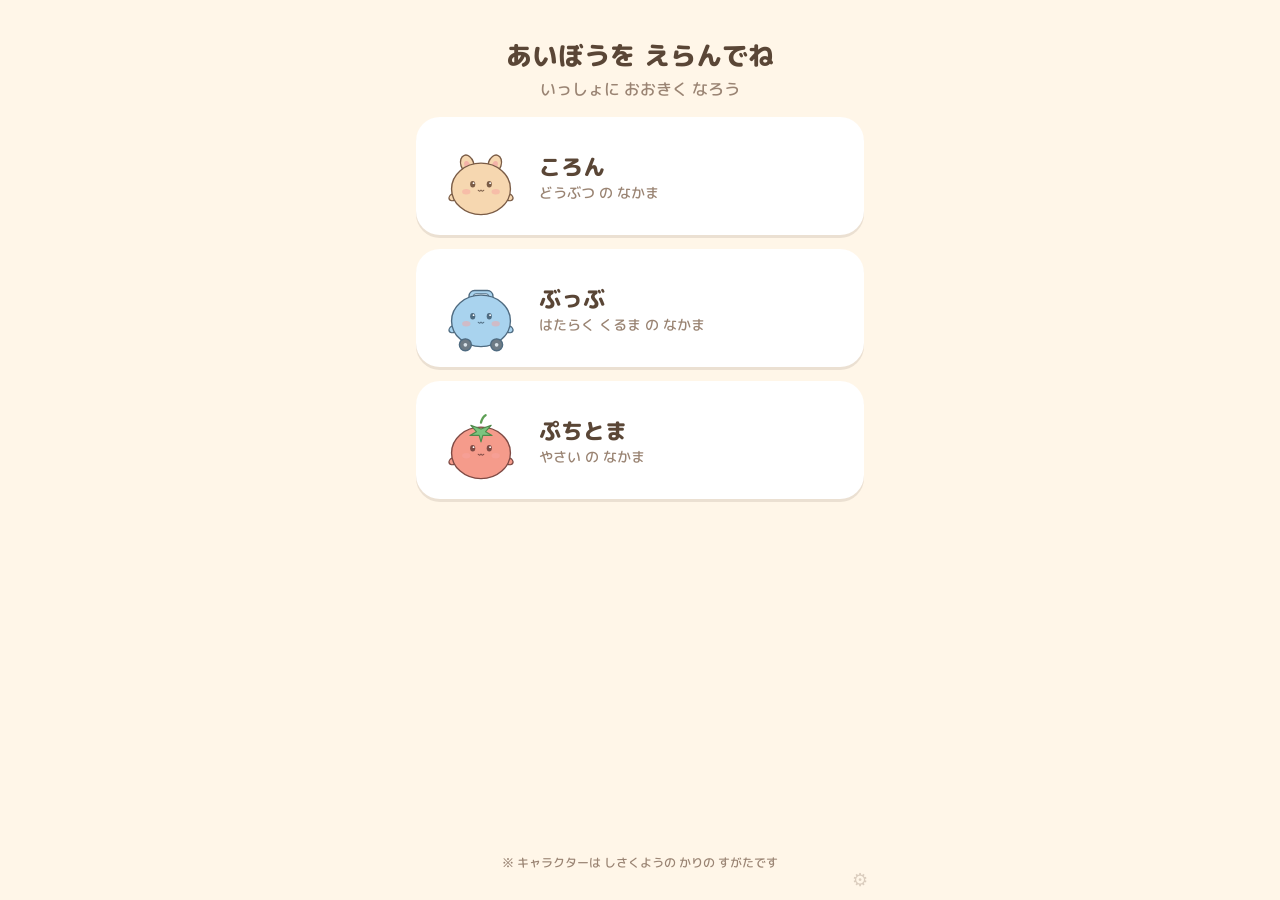
==== kids-app/index.html @ 25ae577f "幼児向け学習アプリの試作（あいぼう＋せんかき）を追加 - 仮キャラ3体の選択、タップ・なでる反応 - 水・ごはんのドラッグ＆ドロップで10段階成長、ずかん登録 - ●から★への運筆練習8問、道をはずれ" ====
<!DOCTYPE html>
<html lang="ja">
<head>
  <meta charset="UTF-8">
  <!-- user-scalable=no：子どもが2本指で触っても画面が拡大しないようにする -->
  <meta name="viewport" content="width=device-width, initial-scale=1, maximum-scale=1, user-scalable=no, viewport-fit=cover">
  <meta name="theme-color" content="#FFF6E8">
  <meta name="apple-mobile-web-app-capable" content="yes">
  <meta name="apple-mobile-web-app-title" content="あいぼう">
  <title>あいぼうと せんかき（試作版）</title>
  <link rel="manifest" href="manifest.webmanifest">
  <link rel="icon" href="icon.svg" type="image/svg+xml">
  <link rel="apple-touch-icon" href="icon-180.png">
  <link rel="preconnect" href="https://fonts.googleapis.com">
  <link rel="preconnect" href="https://fonts.gstatic.com" crossorigin>
  <link href="https://fonts.googleapis.com/css2?family=M+PLUS+Rounded+1c:wght@500;800&display=swap" rel="stylesheet">
  <link rel="stylesheet" href="style.css">
</head>
<body>
  <div id="app">

    <!-- ① あいぼうをえらぶ画面 -->
    <section id="screen-select" class="screen">
      <h1 class="title">あいぼうを えらんでね</h1>
      <p class="sub">いっしょに おおきく なろう</p>
      <div id="select-list" class="select-list"></div>
      <p class="note">※ キャラクターは しさくようの かりの すがたです</p>
    </section>

    <!-- ② ホーム（あいぼうのお世話） -->
    <section id="screen-home" class="screen">
      <header class="topbar">
        <div class="stage-box">
          <span id="stage-label" class="stage-label">1</span>
          <div class="gauge"><div id="gauge-fill" class="gauge-fill"></div></div>
        </div>
        <button id="btn-sound" class="icon-btn" aria-label="おと">🔊</button>
      </header>

      <div id="pet-area" class="pet-area">
        <div id="bubble" class="bubble"></div>
        <div id="pet" class="pet"></div>
        <div id="effects" class="effects"></div>
      </div>

      <div class="tray">
        <div class="tray-item" data-item="water">
          <div class="tray-icon" id="icon-water"></div>
          <span class="tray-count" id="count-water">0</span>
        </div>
        <div class="tray-item" data-item="food">
          <div class="tray-icon" id="icon-food"></div>
          <span class="tray-count" id="count-food">0</span>
        </div>
        <button id="btn-study" class="big-btn">せんかき</button>
      </div>
      <div id="drag-hint" class="drag-hint hidden">👆 ひっぱって あげてね</div>
    </section>

    <!-- ③ せんかき（運筆）画面 -->
    <section id="screen-trace" class="screen">
      <header class="topbar">
        <button id="btn-back" class="icon-btn" aria-label="もどる">←</button>
        <span id="level-label" class="level-label"></span>
        <div id="mini-pet" class="mini-pet"></div>
      </header>
      <div id="trace-bubble" class="bubble trace-bubble"></div>
      <svg id="trace-svg" class="trace-svg" viewBox="0 0 360 480"></svg>
    </section>

    <!-- ④ ごほうび・成長などのお知らせ -->
    <div id="modal" class="modal hidden">
      <div class="modal-card">
        <div id="modal-art" class="modal-art"></div>
        <p id="modal-text" class="modal-text"></p>
        <button id="modal-btn" class="big-btn"></button>
      </div>
    </div>

    <!-- 保護者向け：長押しでリセット -->
    <button id="btn-reset" class="reset-btn" aria-label="保護者メニュー">⚙︎</button>
  </div>

  <script src="characters.js"></script>
  <script src="levels.js"></script>
  <script src="app.js"></script>
</body>
</html>
---- kids-app/style.css ----
/* =========================================================
   あいぼうと せんかき（試作版）スタイル
   - スマホ縦画面を基準に作っています
   - 色はやさしい暖色。本デザイン確定後に差し替え予定
   ========================================================= */
:root {
  --bg: #FFF6E8;
  --ink: #5A4636;
  --ink-soft: #9A8473;
  --accent: #FF9F6B;
  --accent-dark: #E9824C;
  --road: #F3E2C9;
  --road-done: #FFD27A;
  --good: #7CC47F;
  --card: #FFFFFF;
}

* { box-sizing: border-box; -webkit-tap-highlight-color: transparent; }

html, body {
  margin: 0;
  height: 100%;
  background: var(--bg);
  color: var(--ink);
  font-family: "M PLUS Rounded 1c", "Hiragino Maru Gothic ProN", "Hiragino Sans", sans-serif;
  font-weight: 500;
  /* 長押しでの文字選択・メニュー表示・引っぱって更新を防ぐ */
  -webkit-user-select: none;
  user-select: none;
  -webkit-touch-callout: none;
  overscroll-behavior: none;
  overflow: hidden;
}

#app {
  position: relative;
  max-width: 480px;
  height: 100%;
  margin: 0 auto;
}

.screen {
  position: absolute;
  inset: 0;
  display: none;
  flex-direction: column;
  padding: max(12px, env(safe-area-inset-top)) 16px max(16px, env(safe-area-inset-bottom));
}
.screen.active { display: flex; }

.hidden { display: none !important; }

/* ---------- 共通パーツ ---------- */
.title { font-size: 26px; font-weight: 800; text-align: center; margin: 24px 0 4px; }
.sub { text-align: center; margin: 0 0 16px; color: var(--ink-soft); }
.note { text-align: center; font-size: 12px; color: var(--ink-soft); margin-top: auto; }

.big-btn {
  font: inherit;
  font-size: 22px;
  font-weight: 800;
  color: #fff;
  background: var(--accent);
  border: none;
  border-radius: 999px;
  padding: 14px 28px;
  min-height: 64px;
  box-shadow: 0 5px 0 var(--accent-dark);
  touch-action: manipulation;
}
.big-btn:active { transform: translateY(4px); box-shadow: 0 1px 0 var(--accent-dark); }

.icon-btn {
  font-size: 24px;
  width: 52px; height: 52px;
  border-radius: 50%;
  border: none;
  background: var(--card);
  color: var(--ink);
  box-shadow: 0 2px 0 rgba(90, 70, 54, .15);
  touch-action: manipulation;
}

.topbar { display: flex; align-items: center; gap: 12px; min-height: 56px; }

/* ---------- あいぼう選択 ---------- */
.select-list { display: flex; flex-direction: column; gap: 14px; }
.select-card {
  display: flex; align-items: center; gap: 12px;
  background: var(--card);
  border-radius: 24px;
  padding: 10px 16px;
  border: 3px solid transparent;
  box-shadow: 0 3px 0 rgba(90, 70, 54, .12);
  font: inherit; color: inherit; text-align: left;
}
.select-card:active { border-color: var(--accent); }
.select-card .pet-thumb { width: 92px; height: 92px; flex: none; }
.select-card .name { font-size: 22px; font-weight: 800; }
.select-card .desc { font-size: 14px; color: var(--ink-soft); }
.select-card .done-badge { margin-left: auto; font-size: 13px; color: var(--accent-dark); }

/* ---------- ホーム ---------- */
.stage-box { flex: 1; display: flex; align-items: center; gap: 10px; }
.stage-label {
  font-size: 20px; font-weight: 800;
  background: var(--card); border-radius: 999px;
  min-width: 52px; height: 52px; display: grid; place-items: center;
}
.stage-label::after { content: "だん"; font-size: 11px; margin-left: 1px; }
.gauge { flex: 1; height: 18px; background: #F1E3CF; border-radius: 999px; overflow: hidden; }
.gauge-fill { height: 100%; width: 0; background: linear-gradient(90deg, #FFC98B, var(--accent)); border-radius: 999px; transition: width .6s; }

.pet-area { position: relative; flex: 1; display: grid; place-items: center; touch-action: none; }
.pet { width: min(78vw, 340px); aspect-ratio: 1; touch-action: none; }
.pet svg { width: 100%; height: 100%; overflow: visible; }
.effects { position: absolute; inset: 0; pointer-events: none; }

.bubble {
  position: absolute; top: 4px; left: 50%;
  transform: translateX(-50%) scale(.9);
  background: var(--card);
  padding: 10px 18px;
  border-radius: 20px;
  font-size: 18px; font-weight: 800;
  white-space: nowrap;
  opacity: 0;
  transition: opacity .2s, transform .2s;
  box-shadow: 0 3px 0 rgba(90, 70, 54, .12);
  z-index: 5;
  pointer-events: none;
}
.bubble.show { opacity: 1; transform: translateX(-50%) scale(1); }

.tray { display: flex; align-items: center; gap: 12px; }
.tray-item {
  position: relative;
  width: 76px; height: 76px;
  background: var(--card);
  border-radius: 22px;
  display: grid; place-items: center;
  box-shadow: 0 3px 0 rgba(90, 70, 54, .12);
  touch-action: none;
}
.tray-item.empty { opacity: .4; }
.tray-icon { width: 48px; height: 48px; pointer-events: none; }
.tray-count {
  position: absolute; right: -6px; top: -6px;
  background: var(--accent); color: #fff;
  font-weight: 800; font-size: 15px;
  min-width: 28px; height: 28px; border-radius: 999px;
  display: grid; place-items: center; padding: 0 6px;
}
.tray .big-btn { flex: 1; }

.drag-hint {
  position: absolute; left: 16px; bottom: 108px;
  background: var(--ink); color: #fff;
  padding: 6px 12px; border-radius: 12px; font-size: 14px;
  animation: hint 1.2s ease-in-out infinite;
}
@keyframes hint { 50% { transform: translateY(-6px); } }

/* ドラッグ中に指についてくるアイテム */
.dragging {
  position: fixed; width: 64px; height: 64px;
  pointer-events: none; z-index: 50;
  transform: translate(-50%, -70%) scale(1.15);
  filter: drop-shadow(0 6px 4px rgba(0,0,0,.15));
}

/* ---------- あいぼうの動き ---------- */
.pet .body-group { transform-origin: 100px 180px; animation: breathe 3.2s ease-in-out infinite; }
@keyframes breathe { 50% { transform: scale(1.025, .975); } }

.pet.bounce .body-group { animation: bounce .55s ease-out; }
@keyframes bounce {
  0% { transform: scale(1, 1); }
  25% { transform: scale(1.12, .85); }
  50% { transform: translateY(-26px) scale(.94, 1.08); }
  75% { transform: scale(1.05, .95); }
  100% { transform: scale(1, 1); }
}
.pet.pet-happy .body-group { animation: wiggle .5s ease-in-out infinite; }
@keyframes wiggle { 25% { transform: rotate(-4deg) scale(1.03, .97); } 75% { transform: rotate(4deg) scale(1.03, .97); } }

.pet.eating .body-group { animation: munch .3s ease-in-out 4; }
@keyframes munch { 50% { transform: scale(1.06, .92); } }

.pet.grow .body-group { animation: grow 1.2s ease-in-out; }
@keyframes grow {
  0% { transform: scale(1); } 30% { transform: scale(.8, 1.15); }
  60% { transform: scale(1.25); } 100% { transform: scale(1); }
}

/* 目と口の切り替え（ふだん／うれしい／たべる） */
.eyes-happy, .mouth-open { display: none; }
.pet.pet-happy .eyes-normal, .pet.eating .eyes-normal, .pet.grow .eyes-normal { display: none; }
.pet.pet-happy .eyes-happy, .pet.eating .eyes-happy, .pet.grow .eyes-happy { display: inline; }
.pet.eating .mouth-normal { display: none; }
.pet.eating .mouth-open { display: inline; }
.pet .eyes-normal { animation: blink 4.5s infinite; transform-origin: 100px 112px; }
@keyframes blink { 0%, 95%, 100% { transform: scaleY(1); } 97% { transform: scaleY(.1); } }

.pet .arm-l { transform-origin: 46px 140px; }
.pet .arm-r { transform-origin: 154px 140px; }
.pet.pet-happy .arm-l, .pet.bounce .arm-l { animation: wave-l .4s ease-in-out infinite; }
.pet.pet-happy .arm-r, .pet.bounce .arm-r { animation: wave-r .4s ease-in-out infinite; }
@keyframes wave-l { 50% { transform: rotate(-22deg); } }
@keyframes wave-r { 50% { transform: rotate(22deg); } }

/* ハートやきらきら */
.fx {
  position: absolute; font-size: 28px;
  animation: float-up 1s ease-out forwards;
}
@keyframes float-up {
  0% { opacity: 0; transform: translate(-50%, 0) scale(.5); }
  20% { opacity: 1; transform: translate(-50%, -10px) scale(1.1); }
  100% { opacity: 0; transform: translate(-50%, -90px) scale(1); }
}

/* ---------- せんかき ---------- */
.level-label { flex: 1; text-align: center; font-size: 20px; font-weight: 800; }
.mini-pet { width: 56px; height: 56px; }
.mini-pet svg { width: 100%; height: 100%; overflow: visible; }
.mini-pet.bounce .body-group { animation: bounce .55s ease-out; transform-origin: 100px 180px; }
.trace-bubble { top: 76px; }
.trace-svg { flex: 1; width: 100%; touch-action: none; }

/* ---------- モーダル ---------- */
.modal {
  position: absolute; inset: 0;
  background: rgba(90, 70, 54, .35);
  display: grid; place-items: center;
  padding: 16px;
  z-index: 40;
}
.modal-card {
  background: var(--card);
  border-radius: 28px;
  padding: 24px 20px;
  width: 100%;
  max-width: 360px;
  text-align: center;
  animation: pop .35s ease-out;
}
@keyframes pop { 0% { transform: scale(.7); opacity: 0; } 100% { transform: scale(1); opacity: 1; } }
.modal-art { display: flex; justify-content: center; gap: 12px; min-height: 80px; }
.modal-art svg { width: 80px; height: 80px; }
.modal-art .big-pet { width: 200px; height: 200px; }
.modal-art .big-pet svg { width: 100%; height: 100%; }
.modal-text { font-size: 20px; font-weight: 800; line-height: 1.5; margin: 12px 0 18px; }

.reset-btn {
  position: absolute; right: 4px; bottom: 4px;
  width: 32px; height: 32px;
  border: none; background: transparent;
  color: var(--ink-soft); opacity: .35; font-size: 18px;
}
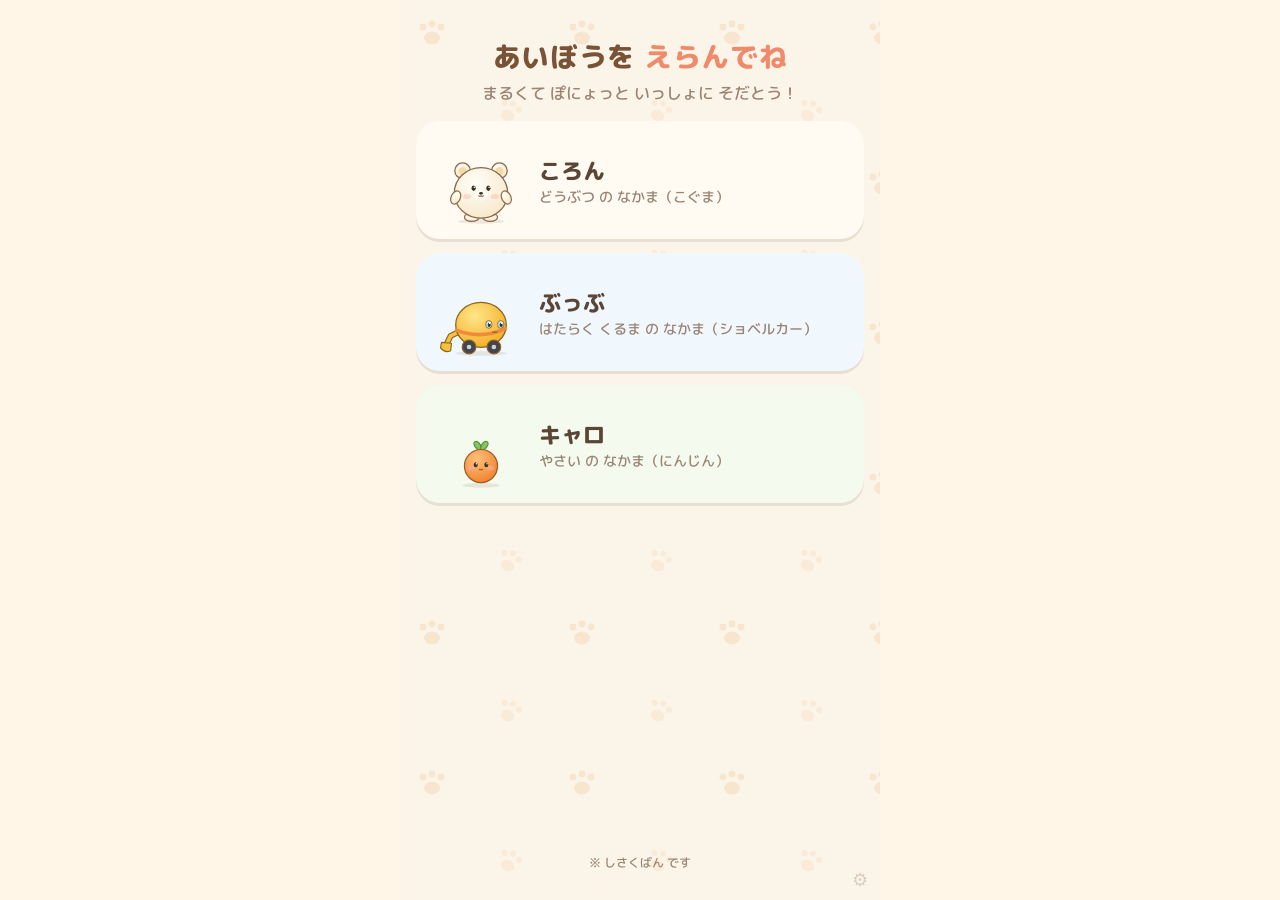
==== commit 93c9c94a: "キャラクターと世界観を資料「ゆるキャラ進化図鑑」に合わせる - こぐま・ショベルカー・にんじんの3体を10段階の進化どおりにSVGで再現 - 種類ごとの背景（肉球／空と砂地／芽と畑）と地面、しっぽ付き" ====
--- a/kids-app/index.html
+++ b/kids-app/index.html
@@ -21,10 +21,10 @@
 
     <!-- ① あいぼうをえらぶ画面 -->
     <section id="screen-select" class="screen">
-      <h1 class="title">あいぼうを えらんでね</h1>
-      <p class="sub">いっしょに おおきく なろう</p>
+      <h1 class="title"><span class="t1">あいぼうを</span> <span class="t2">えらんでね</span></h1>
+      <p class="sub">まるくて ぽにょっと いっしょに そだとう！</p>
       <div id="select-list" class="select-list"></div>
-      <p class="note">※ キャラクターは しさくようの かりの すがたです</p>
+      <p class="note">※ しさくばん です</p>
     </section>
 
     <!-- ② ホーム（あいぼうのお世話） -->
@@ -34,10 +34,12 @@
           <span id="stage-label" class="stage-label">1</span>
           <div class="gauge"><div id="gauge-fill" class="gauge-fill"></div></div>
         </div>
+        <button id="btn-zukan" class="icon-btn" aria-label="ずかん">📖</button>
         <button id="btn-sound" class="icon-btn" aria-label="おと">🔊</button>
       </header>
 
       <div id="pet-area" class="pet-area">
+        <div class="ground"></div>
         <div id="bubble" class="bubble"></div>
         <div id="pet" class="pet"></div>
         <div id="effects" class="effects"></div>
@@ -68,7 +70,18 @@
       <svg id="trace-svg" class="trace-svg" viewBox="0 0 360 480"></svg>
     </section>
 
-    <!-- ④ ごほうび・成長などのお知らせ -->
+    <!-- ④ しんか ずかん -->
+    <section id="screen-zukan" class="screen">
+      <header class="topbar">
+        <button id="btn-zukan-back" class="icon-btn" aria-label="もどる">←</button>
+        <span id="zukan-title" class="level-label"></span>
+        <span class="topbar-spacer"></span>
+      </header>
+      <p id="zukan-catch" class="sub"></p>
+      <div id="zukan-grid" class="zukan-grid"></div>
+    </section>
+
+    <!-- ⑤ ごほうび・成長などのお知らせ -->
     <div id="modal" class="modal hidden">
       <div class="modal-card">
         <div id="modal-art" class="modal-art"></div>
--- a/kids-app/style.css
+++ b/kids-app/style.css
@@ -1,7 +1,8 @@
 /* =========================================================
    あいぼうと せんかき（試作版）スタイル
    - スマホ縦画面を基準に作っています
-   - 色はやさしい暖色。本デザイン確定後に差し替え予定
+   - 世界観は添付資料「ゆるキャラ進化図鑑」に合わせています
+     （どうぶつ＝クリーム色と肉球、くるま＝空と雲と砂地、やさい＝ミント色と芽）
    ========================================================= */
 :root {
   --bg: #FFF6E8;
@@ -34,6 +35,7 @@
 
 #app {
   position: relative;
+  background-color: #FBF5E9;
   max-width: 480px;
   height: 100%;
   margin: 0 auto;
@@ -51,7 +53,10 @@
 .hidden { display: none !important; }
 
 /* ---------- 共通パーツ ---------- */
-.title { font-size: 26px; font-weight: 800; text-align: center; margin: 24px 0 4px; }
+.title { font-size: 28px; font-weight: 800; text-align: center; margin: 24px 0 4px; letter-spacing: .02em; }
+.title .t1 { color: #7A5236; }
+.title .t2 { color: #EF8B6A; }
+.topbar-spacer { width: 52px; }
 .sub { text-align: center; margin: 0 0 16px; color: var(--ink-soft); }
 .note { text-align: center; font-size: 12px; color: var(--ink-soft); margin-top: auto; }
 
@@ -111,7 +116,13 @@
 .gauge { flex: 1; height: 18px; background: #F1E3CF; border-radius: 999px; overflow: hidden; }
 .gauge-fill { height: 100%; width: 0; background: linear-gradient(90deg, #FFC98B, var(--accent)); border-radius: 999px; transition: width .6s; }
 
-.pet-area { position: relative; flex: 1; display: grid; place-items: center; touch-action: none; }
+.pet-area { position: relative; flex: 1; display: grid; place-items: end center; padding-bottom: 18px; touch-action: none; }
+.ground {
+  position: absolute; left: -16px; right: -16px; bottom: 0; height: 64px;
+  border-radius: 50% 50% 0 0 / 22px 22px 0 0;
+  background: #F3E6CF;
+}
+.pet { position: relative; }
 .pet { width: min(78vw, 340px); aspect-ratio: 1; touch-action: none; }
 .pet svg { width: 100%; height: 100%; overflow: visible; }
 .effects { position: absolute; inset: 0; pointer-events: none; }
@@ -122,8 +133,12 @@
   background: var(--card);
   padding: 10px 18px;
   border-radius: 20px;
-  font-size: 18px; font-weight: 800;
-  white-space: nowrap;
+  font-size: 17px; font-weight: 800;
+  line-height: 1.45;
+  text-align: center;
+  width: max-content;
+  max-width: 88%;
+  border: 2px solid #EADBC6;
   opacity: 0;
   transition: opacity .2s, transform .2s;
   box-shadow: 0 3px 0 rgba(90, 70, 54, .12);
@@ -131,6 +146,12 @@
   pointer-events: none;
 }
 .bubble.show { opacity: 1; transform: translateX(-50%) scale(1); }
+.bubble::after {
+  content: ""; position: absolute; left: 50%; bottom: -9px;
+  width: 14px; height: 14px; background: var(--card);
+  border-right: 2px solid #EADBC6; border-bottom: 2px solid #EADBC6;
+  transform: translateX(-50%) rotate(45deg);
+}
 
 .tray { display: flex; align-items: center; gap: 12px; }
 .tray-item {
@@ -202,8 +223,7 @@
 .pet .eyes-normal { animation: blink 4.5s infinite; transform-origin: 100px 112px; }
 @keyframes blink { 0%, 95%, 100% { transform: scaleY(1); } 97% { transform: scaleY(.1); } }
 
-.pet .arm-l { transform-origin: 46px 140px; }
-.pet .arm-r { transform-origin: 154px 140px; }
+.pet .arm-l, .pet .arm-r { transform-box: fill-box; transform-origin: 50% 20%; }
 .pet.pet-happy .arm-l, .pet.bounce .arm-l { animation: wave-l .4s ease-in-out infinite; }
 .pet.pet-happy .arm-r, .pet.bounce .arm-r { animation: wave-r .4s ease-in-out infinite; }
 @keyframes wave-l { 50% { transform: rotate(-22deg); } }
@@ -258,3 +278,56 @@
   border: none; background: transparent;
   color: var(--ink-soft); opacity: .35; font-size: 18px;
 }
+
+/* ---------- 世界観（テーマ）---------- */
+/* どうぶつ：クリーム色の紙に、うすい肉球もよう */
+#app.theme-animal, #app.theme-select {
+  background-color: #FBF5E9;
+  background-image: url("data:image/svg+xml,%3Csvg xmlns='http://www.w3.org/2000/svg' width='150' height='150'%3E%3Cg fill='%23F2C9A0' opacity='.38'%3E%3Cellipse cx='32' cy='38' rx='8' ry='6.5'/%3E%3Ccircle cx='23' cy='27' r='3.4'/%3E%3Ccircle cx='32' cy='24' r='3.4'/%3E%3Ccircle cx='41' cy='27' r='3.4'/%3E%3C/g%3E%3Cg fill='%23F2C9A0' opacity='.25' transform='rotate(25 110 110)'%3E%3Cellipse cx='110' cy='116' rx='7' ry='5.5'/%3E%3Ccircle cx='102' cy='106' r='3'/%3E%3Ccircle cx='110' cy='103' r='3'/%3E%3Ccircle cx='118' cy='106' r='3'/%3E%3C/g%3E%3C/svg%3E");
+}
+#app.theme-animal .ground { background: #F3E6CF; }
+
+/* くるま：空と雲、足もとは砂地 */
+#app.theme-car {
+  background-color: #E4F2FB;
+  background-image:
+    url("data:image/svg+xml,%3Csvg xmlns='http://www.w3.org/2000/svg' width='240' height='200'%3E%3Cg fill='%23fff' opacity='.9'%3E%3Cellipse cx='54' cy='46' rx='30' ry='12'/%3E%3Cellipse cx='68' cy='37' rx='17' ry='13'/%3E%3Cellipse cx='44' cy='40' rx='12' ry='9'/%3E%3Cellipse cx='176' cy='128' rx='24' ry='9'/%3E%3Cellipse cx='186' cy='121' rx='13' ry='10'/%3E%3C/g%3E%3C/svg%3E"),
+    linear-gradient(#D6ECFA, #F3F9FD);
+}
+#app.theme-car .ground { background: #EDE0C6; }
+#app.theme-car .select-card, #app.theme-car .tray-item { background: #FFFFFF; }
+
+/* やさい：ミント色に、うすい芽のもよう。足もとは畑の土 */
+#app.theme-veggie {
+  background-color: #EEF6E6;
+  background-image: url("data:image/svg+xml,%3Csvg xmlns='http://www.w3.org/2000/svg' width='140' height='140'%3E%3Cg fill='%2399C98A' opacity='.35'%3E%3Cpath d='M30 50 C22 44 22 34 30 30 C38 34 38 44 30 50 Z' transform='rotate(-35 30 50)'/%3E%3Cpath d='M30 50 C22 44 22 34 30 30 C38 34 38 44 30 50 Z' transform='rotate(35 30 50)'/%3E%3Cpath d='M104 116 C98 112 98 104 104 101 C110 104 110 112 104 116 Z' transform='rotate(-30 104 116)'/%3E%3Cpath d='M104 116 C98 112 98 104 104 101 C110 104 110 112 104 116 Z' transform='rotate(30 104 116)'/%3E%3C/g%3E%3C/svg%3E");
+}
+#app.theme-veggie .ground { background: #E8D9BE; }
+
+/* あいぼう選択カードは、それぞれの世界の色 */
+.select-card[data-type="animal"] { background: #FFFBF3; }
+.select-card[data-type="car"] { background: #F1F8FD; }
+.select-card[data-type="veggie"] { background: #F4FAEE; }
+
+/* ---------- しんか ずかん ---------- */
+.zukan-grid {
+  display: grid; grid-template-columns: 1fr 1fr; gap: 10px;
+  overflow-y: auto; padding-bottom: 16px;
+  -webkit-overflow-scrolling: touch;
+}
+.zukan-cell {
+  position: relative;
+  background: rgba(255, 255, 255, .85);
+  border: 2px solid #EADBC6;
+  border-radius: 20px;
+  padding: 8px 8px 10px;
+  text-align: center;
+}
+.zukan-cell svg { width: 100%; height: auto; aspect-ratio: 1; }
+.zukan-cell.locked svg { filter: brightness(0) opacity(.12); }
+.zukan-no {
+  position: absolute; left: 8px; top: 6px;
+  font-size: 18px; font-weight: 800; color: #7A5236;
+}
+.zukan-cell.now { border-color: var(--accent); }
+.zukan-cap { font-size: 12px; line-height: 1.4; min-height: 34px; }
